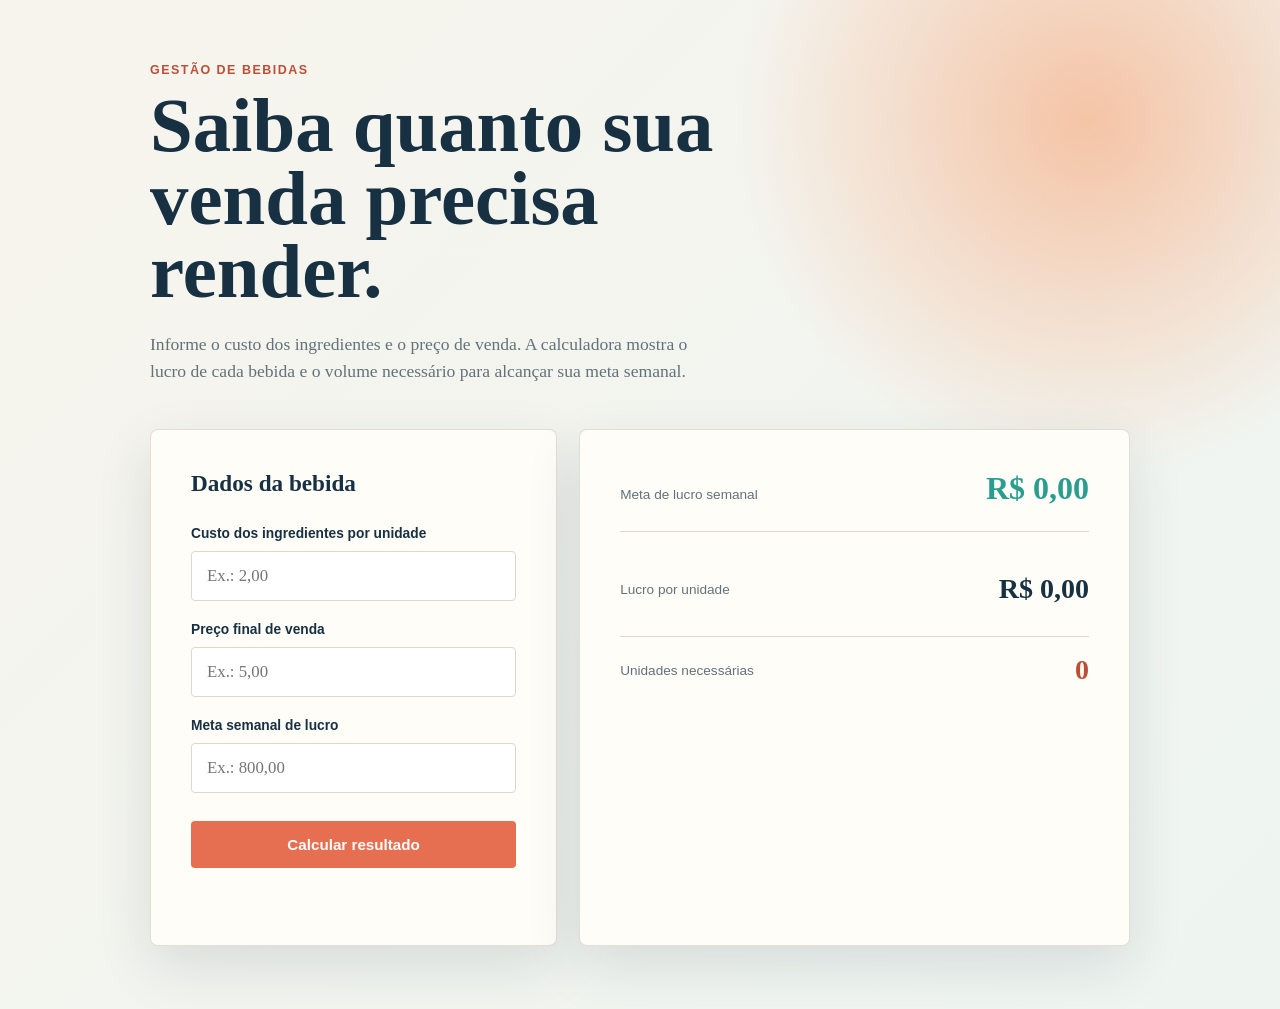
==== teste 2,0/index.html @ 7761a9cb "venda semanal" ====
<!doctype html>
<html lang="pt-BR">
  <head>
    <meta charset="UTF-8" />
    <meta name="viewport" content="width=device-width, initial-scale=1.0" />
    <title>Calculadora de vendas</title>
    <link rel="stylesheet" href="style.css" />
  </head>
  <body>
    <main class="page">
      <div class="shell">
        <p class="eyebrow">Gestão de bebidas</p>
        <h1>Saiba quanto sua venda precisa render.</h1>
        <p class="intro">
          Informe o custo dos ingredientes e o preço de venda. A calculadora
          mostra o lucro de cada bebida e o volume necessário para alcançar sua
          meta semanal.
        </p>

        <div class="layout">
          <form class="panel" id="sales-form">
            <h2>Dados da bebida</h2>
            <div class="field">
              <label for="ingredient-cost"
                >Custo dos ingredientes por unidade</label
              >
              <input
                id="ingredient-cost"
                name="ingredient-cost"
                type="number"
                min="0"
                step="0.01"
                placeholder="Ex.: 2,00"
                required
              />
            </div>
            <div class="field">
              <label for="sale-price">Preço final de venda</label>
              <input
                id="sale-price"
                name="sale-price"
                type="number"
                min="0"
                step="0.01"
                placeholder="Ex.: 5,00"
                required
              />
            </div>
            <div class="field">
              <label for="weekly-goal">Meta semanal de lucro</label>
              <input
                id="weekly-goal"
                name="weekly-goal"
                type="number"
                min="0"
                step="0.01"
                placeholder="Ex.: 800,00"
                required
              />
            </div>
            <button type="submit">Calcular resultado</button>
            <p class="message" id="message" role="alert"></p>
          </form>

          <section class="panel" aria-live="polite">
            <div class="target">
              <span>Meta de lucro semanal</span>
              <strong id="goal-value">R$ 0,00</strong>
            </div>
            <div class="results">
              <div class="result">
                <span>Lucro por unidade</span>
                <strong id="unit-profit">R$ 0,00</strong>
              </div>
              <div class="result">
                <span>Unidades necessárias</span>
                <strong id="units-needed">0</strong>
              </div>
            </div>
          </section>
        </div>
      </div>
    </main>
    <script src="script.js"></script>
  </body>
</html>
---- teste 2,0/style.css ----
:root {
  --ink: #173042;
  --muted: #62727b;
  --paper: #f7f4ed;
  --panel: #fffdf8;
  --line: #ddd8cc;
  --accent: #e76f51;
  --accent-dark: #bd4e35;
  --teal: #2a9d8f;
  --shadow: 0 20px 55px rgba(23, 48, 66, 0.12);
}

* {
  box-sizing: border-box;
}

body {
  margin: 0;
  min-height: 100vh;
  color: var(--ink);
  background: var(--paper);
  font-family: Georgia, "Times New Roman", serif;
}

.page {
  min-height: 100vh;
  padding: 7vh 6vw;
  background:
    radial-gradient(circle at 85% 12%, #f5c4a6 0, transparent 25%),
    linear-gradient(135deg, #f7f4ed 0%, #eef5f1 100%);
}

.shell {
  width: min(980px, 100%);
  margin: 0 auto;
}

.eyebrow {
  margin: 0 0 12px;
  color: var(--accent-dark);
  font:
    700 0.78rem/1.2 Arial,
    sans-serif;
  letter-spacing: 0.12em;
  text-transform: uppercase;
}

h1 {
  max-width: 620px;
  margin: 0;
  font-size: clamp(2.4rem, 6vw, 5.2rem);
  line-height: 0.95;
  letter-spacing: 0;
}

.intro {
  max-width: 560px;
  margin: 22px 0 44px;
  color: var(--muted);
  font-size: 1.1rem;
  line-height: 1.55;
}

.layout {
  display: grid;
  grid-template-columns: minmax(270px, 0.85fr) minmax(320px, 1.15fr);
  gap: 22px;
}

.panel {
  padding: clamp(24px, 4vw, 40px);
  border: 1px solid rgba(221, 216, 204, 0.8);
  border-radius: 8px;
  background: var(--panel);
  box-shadow: var(--shadow);
}

.panel h2 {
  margin: 0 0 28px;
  font-size: 1.45rem;
}

.field {
  margin-bottom: 20px;
}

label {
  display: block;
  margin-bottom: 8px;
  font:
    700 0.86rem/1.3 Arial,
    sans-serif;
}

input {
  width: 100%;
  padding: 14px 15px;
  border: 1px solid var(--line);
  border-radius: 4px;
  color: var(--ink);
  background: #fff;
  font:
    1.05rem Georgia,
    "Times New Roman",
    serif;
}

input:focus {
  outline: 3px solid rgba(42, 157, 143, 0.22);
  border-color: var(--teal);
}

button {
  width: 100%;
  margin-top: 8px;
  padding: 15px 18px;
  border: 0;
  border-radius: 4px;
  color: #fff;
  background: var(--accent);
  cursor: pointer;
  font:
    700 0.95rem Arial,
    sans-serif;
  transition:
    background 160ms ease,
    transform 160ms ease;
}

button:hover {
  background: var(--accent-dark);
  transform: translateY(-2px);
}

.target {
  display: flex;
  align-items: baseline;
  justify-content: space-between;
  gap: 16px;
  padding-bottom: 24px;
  border-bottom: 1px solid var(--line);
}

.target span,
.result span {
  color: var(--muted);
  font:
    0.85rem Arial,
    sans-serif;
}

.target strong {
  color: var(--teal);
  font-size: 2rem;
}

.results {
  display: grid;
  gap: 14px;
  margin-top: 24px;
}

.result {
  display: flex;
  align-items: center;
  justify-content: space-between;
  gap: 20px;
  padding: 17px 0;
}

.result + .result {
  border-top: 1px solid var(--line);
}

.result strong {
  font-size: 1.75rem;
}

.result:last-child strong,
.message {
  color: var(--accent-dark);
}

.message {
  min-height: 1.4em;
  margin: 18px 0 0;
  font:
    0.86rem Arial,
    sans-serif;
}

@media (max-width: 700px) {
  .page {
    padding: 42px 20px;
  }

  .intro {
    margin-bottom: 28px;
  }

  .layout {
    grid-template-columns: 1fr;
  }
}
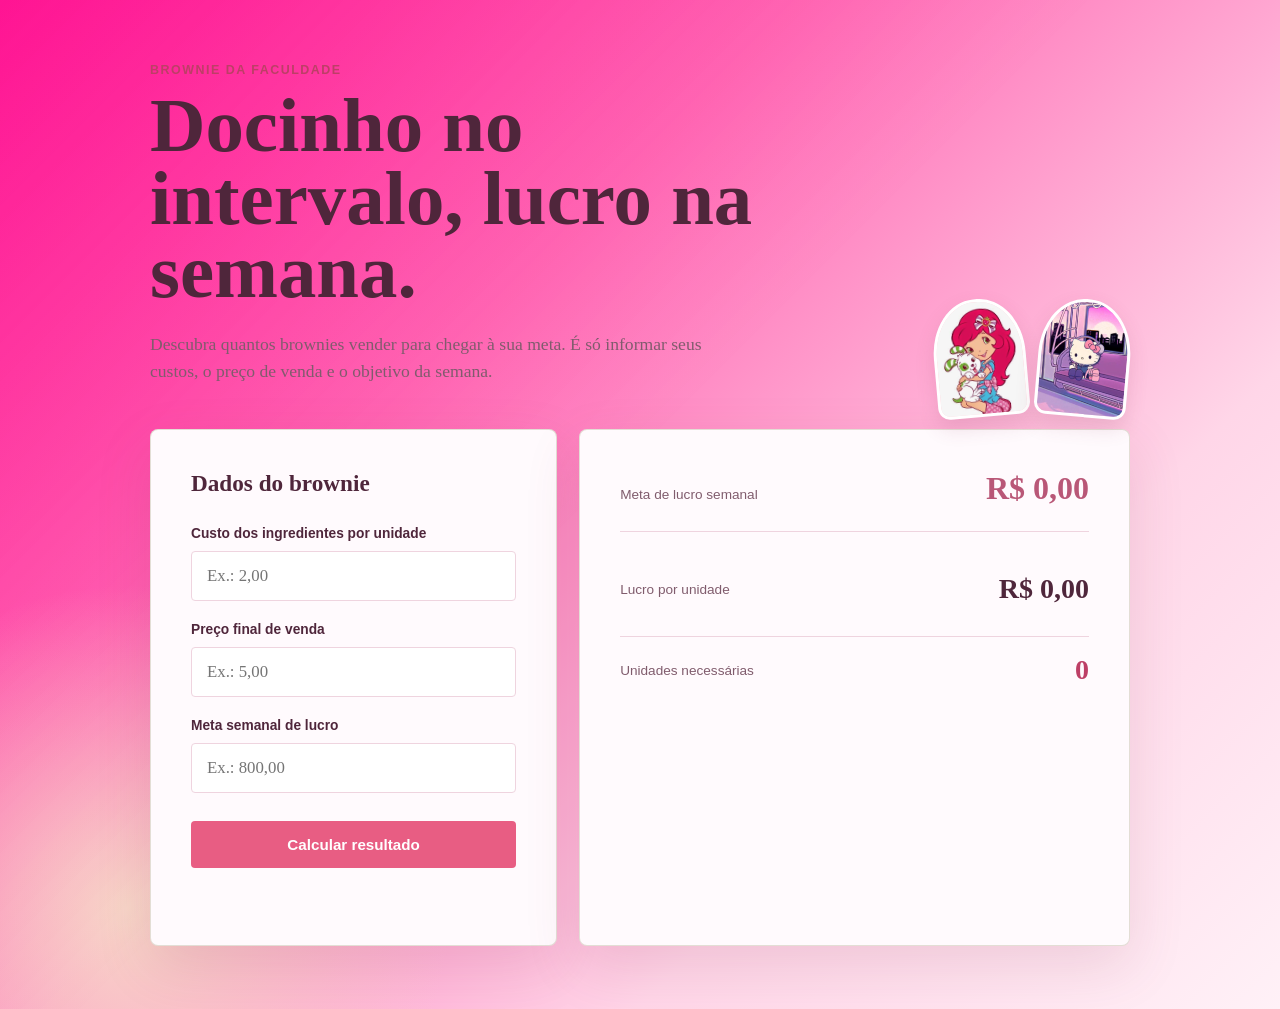
==== commit 8d099afd: "teste 2 -" ====
--- a/teste 2,0/index.html
+++ b/teste 2,0/index.html
@@ -3,23 +3,50 @@
   <head>
     <meta charset="UTF-8" />
     <meta name="viewport" content="width=device-width, initial-scale=1.0" />
-    <title>Calculadora de vendas</title>
+    <title>Brownie da faculdade | Calculadora de vendas</title>
     <link rel="stylesheet" href="style.css" />
   </head>
   <body>
     <main class="page">
+      <div class="falling-strawberries" aria-hidden="true">
+        <span>🍓</span><span>🍓</span><span>🍓</span> <span>🍓</span
+        ><span>🍓</span><span>🍓</span>
+      </div>
       <div class="shell">
-        <p class="eyebrow">Gestão de bebidas</p>
-        <h1>Saiba quanto sua venda precisa render.</h1>
-        <p class="intro">
-          Informe o custo dos ingredientes e o preço de venda. A calculadora
-          mostra o lucro de cada bebida e o volume necessário para alcançar sua
-          meta semanal.
-        </p>
+        <header class="hero">
+          <div>
+            <p class="eyebrow">Brownie da faculdade</p>
+            <h1>Docinho no intervalo, lucro na semana.</h1>
+            <p class="intro">
+              Descubra quantos brownies vender para chegar à sua meta. É só
+              informar seus custos, o preço de venda e o objetivo da semana.
+            </p>
+          </div>
+          <div class="brand-art" aria-label="Decoração da marca">
+            <figure class="character-card strawberry">
+              <img
+                src="imagens/moranguinho.png"
+                alt="Moranguinho"
+                onload="this.nextElementSibling.hidden = true"
+                onerror="this.hidden = true"
+              />
+              <span aria-hidden="true">🍓</span>
+            </figure>
+            <figure class="character-card kitty">
+              <img
+                src="imagens/hello-kitty.png"
+                alt="Hello Kitty"
+                onload="this.nextElementSibling.hidden = true"
+                onerror="this.hidden = true"
+              />
+              <span aria-hidden="true">🎀</span>
+            </figure>
+          </div>
+        </header>
 
         <div class="layout">
           <form class="panel" id="sales-form">
-            <h2>Dados da bebida</h2>
+            <h2>Dados do brownie</h2>
             <div class="field">
               <label for="ingredient-cost"
                 >Custo dos ingredientes por unidade</label
--- a/teste 2,0/style.css
+++ b/teste 2,0/style.css
@@ -1,13 +1,13 @@
 :root {
-  --ink: #173042;
-  --muted: #62727b;
-  --paper: #f7f4ed;
-  --panel: #fffdf8;
-  --line: #ddd8cc;
-  --accent: #e76f51;
-  --accent-dark: #bd4e35;
-  --teal: #2a9d8f;
-  --shadow: 0 20px 55px rgba(23, 48, 66, 0.12);
+  --ink: #4f263b;
+  --muted: #805c6d;
+  --paper: #fff5f8;
+  --panel: #fffafd;
+  --line: #efd4df;
+  --accent: #e85d83;
+  --accent-dark: #bd3f66;
+  --teal: #b95777;
+  --shadow: 0 20px 55px rgba(145, 61, 91, 0.14);
 }
 
 * {
@@ -18,19 +18,142 @@
   margin: 0;
   min-height: 100vh;
   color: var(--ink);
-  background: var(--paper);
+  background: linear-gradient(
+    135deg,
+    #ff1493 0%,
+    #ff69b4 35%,
+    #ffd6e8 72%,
+    #fff1f7 100%
+  );
   font-family: Georgia, "Times New Roman", serif;
 }
 
 .page {
+  position: relative;
   min-height: 100vh;
+  overflow: hidden;
   padding: 7vh 6vw;
   background:
-    radial-gradient(circle at 85% 12%, #f5c4a6 0, transparent 25%),
-    linear-gradient(135deg, #f7f4ed 0%, #eef5f1 100%);
+    linear-gradient(135deg, rgba(255, 20, 147, 0.22), transparent 48%),
+    radial-gradient(circle at 10% 90%, #f7d8c8 0, transparent 22%);
+}
+
+.hero {
+  display: flex;
+  align-items: end;
+  justify-content: space-between;
+  gap: 36px;
+}
+
+.brand-art {
+  display: flex;
+  flex: 0 0 auto;
+  align-items: end;
+  gap: 12px;
+  padding-bottom: 12px;
+}
+
+.character-card {
+  position: relative;
+  display: grid;
+  width: 92px;
+  height: 118px;
+  place-items: center;
+  margin: 0;
+  overflow: hidden;
+  border: 3px solid #fff;
+  border-radius: 48% 48% 12px 12px;
+  box-shadow: 0 9px 20px rgba(145, 61, 91, 0.16);
+}
+
+.character-card img {
+  width: 100%;
+  height: 100%;
+  object-fit: cover;
+}
+
+.character-card span {
+  position: absolute;
+  font-size: 2.8rem;
+}
+
+.strawberry {
+  background: #ffd7df;
+  transform: rotate(-5deg);
+}
+.kitty {
+  background: #f7d9ec;
+  transform: rotate(5deg);
+}
+
+.falling-strawberries {
+  position: fixed;
+  z-index: 0;
+  inset: 0;
+  overflow: hidden;
+  pointer-events: none;
+}
+
+.falling-strawberries span {
+  position: absolute;
+  top: -12vh;
+  color: #d92e59;
+  font-size: clamp(1.3rem, 2.5vw, 2.2rem);
+  filter: drop-shadow(0 5px 4px rgba(137, 35, 73, 0.18));
+  animation: fall linear infinite;
+}
+
+.falling-strawberries span:nth-child(1) {
+  left: 8%;
+  animation-duration: 11s;
+  animation-delay: -4s;
+}
+.falling-strawberries span:nth-child(2) {
+  left: 21%;
+  animation-duration: 14s;
+  animation-delay: -9s;
+}
+.falling-strawberries span:nth-child(3) {
+  left: 37%;
+  animation-duration: 12s;
+  animation-delay: -2s;
+}
+.falling-strawberries span:nth-child(4) {
+  left: 54%;
+  animation-duration: 16s;
+  animation-delay: -12s;
+}
+.falling-strawberries span:nth-child(5) {
+  left: 69%;
+  animation-duration: 13s;
+  animation-delay: -7s;
+}
+.falling-strawberries span:nth-child(6) {
+  left: 84%;
+  animation-duration: 15s;
+  animation-delay: -10s;
+}
+
+@keyframes fall {
+  0% {
+    transform: translate3d(0, -12vh, 0) rotate(0deg);
+    opacity: 0;
+  }
+  10% {
+    opacity: 0.8;
+  }
+  50% {
+    transform: translate3d(32px, 55vh, 0) rotate(150deg);
+  }
+  100% {
+    transform: translate3d(-28px, 115vh, 0) rotate(320deg);
+    opacity: 0.1;
+  }
 }
 
 .shell {
+  position: relative;
+  z-index: 1;
   width: min(980px, 100%);
   margin: 0 auto;
 }
@@ -106,7 +229,7 @@
 }
 
 input:focus {
-  outline: 3px solid rgba(42, 157, 143, 0.22);
+  outline: 3px solid rgba(232, 93, 131, 0.22);
   border-color: var(--teal);
 }
 
@@ -198,6 +321,15 @@
     margin-bottom: 28px;
   }
 
+  .hero {
+    display: block;
+  }
+
+  .brand-art {
+    justify-content: center;
+    padding: 8px 0 24px;
+  }
+
   .layout {
     grid-template-columns: 1fr;
   }
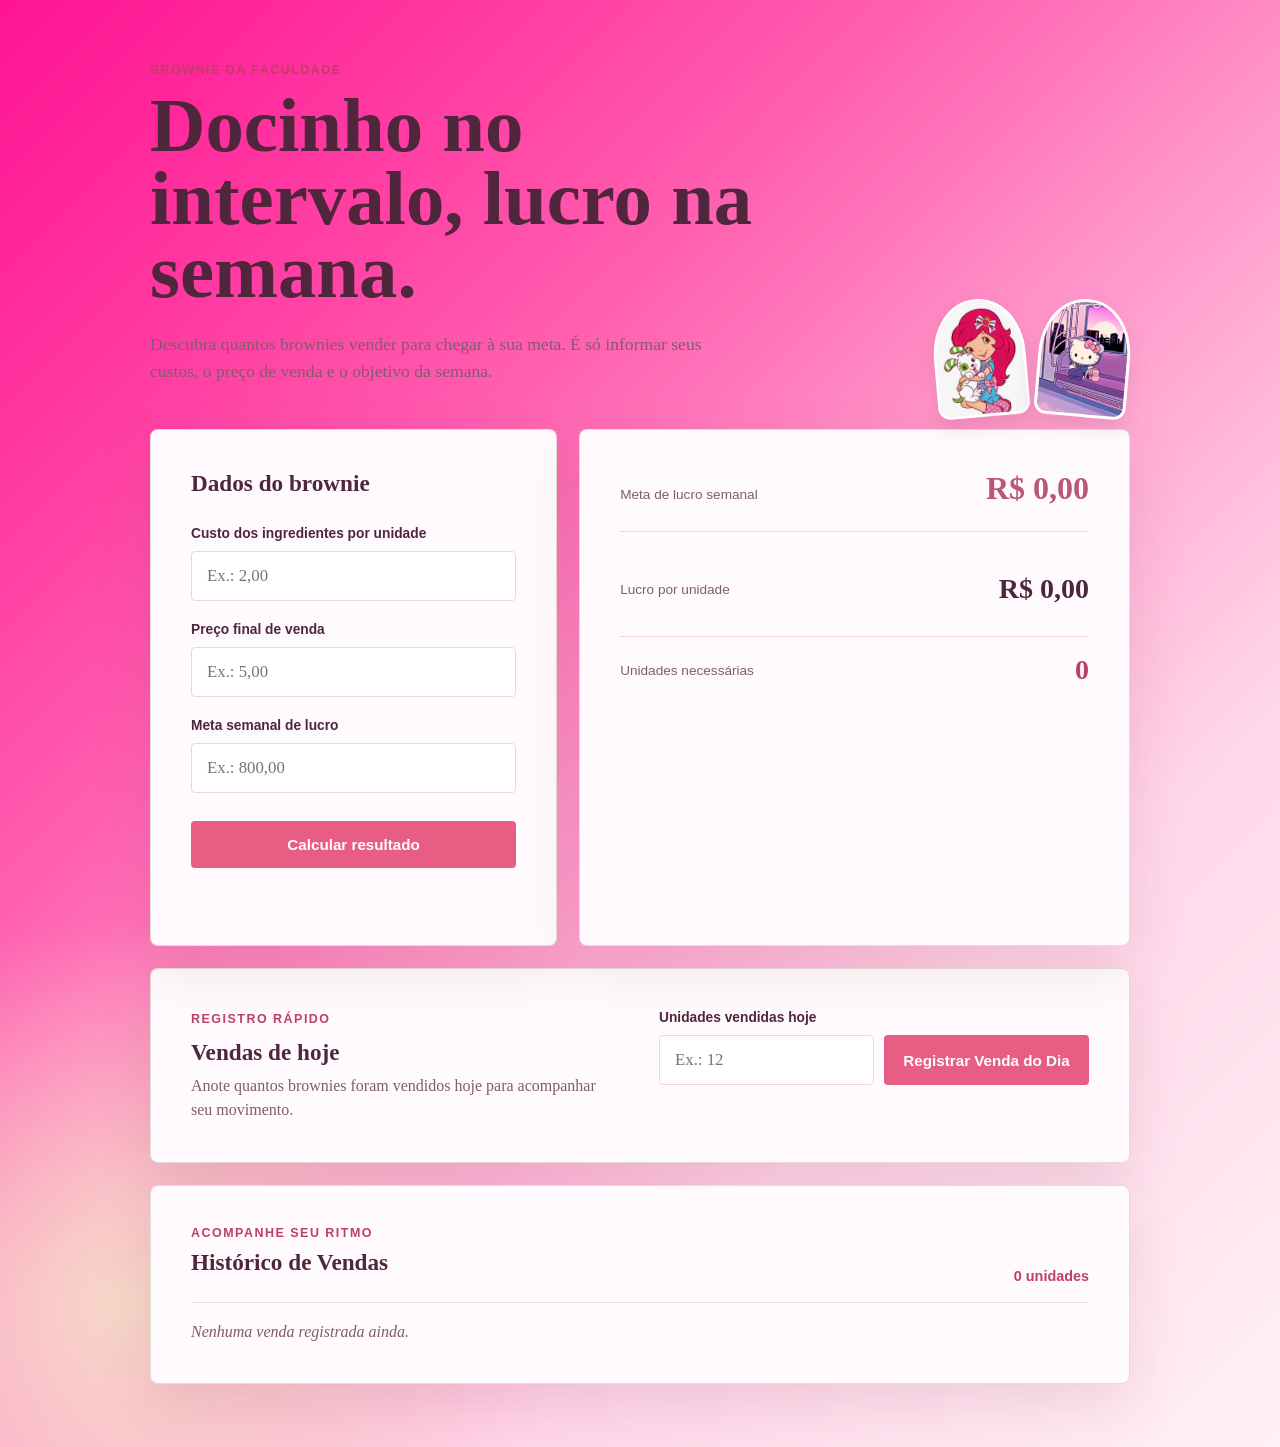
==== commit 8a18acb1: "sim" ====
--- a/teste 2,0/index.html
+++ b/teste 2,0/index.html
@@ -106,6 +106,46 @@
             </div>
           </section>
         </div>
+
+        <form class="panel daily-sales" id="daily-sales-form">
+          <div>
+            <p class="eyebrow">Registro rápido</p>
+            <h2>Vendas de hoje</h2>
+            <p class="section-description">
+              Anote quantos brownies foram vendidos hoje para acompanhar seu
+              movimento.
+            </p>
+          </div>
+          <div class="daily-sales-action">
+            <label for="units-sold-today">Unidades vendidas hoje</label>
+            <div class="inline-field">
+              <input
+                id="units-sold-today"
+                name="units-sold-today"
+                type="number"
+                min="1"
+                step="1"
+                placeholder="Ex.: 12"
+                required
+              />
+              <button type="submit">Registrar Venda do Dia</button>
+            </div>
+            <p class="message" id="daily-message" role="status"></p>
+          </div>
+        </form>
+
+        <section class="panel history" aria-labelledby="history-title">
+          <div class="history-heading">
+            <div>
+              <p class="eyebrow">Acompanhe seu ritmo</p>
+              <h2 id="history-title">Histórico de Vendas</h2>
+            </div>
+            <strong id="total-units">0 unidades</strong>
+          </div>
+          <div class="history-list" id="sales-history">
+            <p class="empty-history">Nenhuma venda registrada ainda.</p>
+          </div>
+        </section>
       </div>
     </main>
     <script src="script.js"></script>
--- a/teste 2,0/style.css
+++ b/teste 2,0/style.css
@@ -203,6 +203,97 @@
   font-size: 1.45rem;
 }
 
+.daily-sales,
+.history {
+  margin-top: 22px;
+}
+
+.daily-sales {
+  display: flex;
+  align-items: end;
+  justify-content: space-between;
+  gap: 28px;
+}
+
+.daily-sales h2,
+.history h2 {
+  margin-bottom: 8px;
+}
+
+.section-description {
+  max-width: 430px;
+  margin: 0;
+  color: var(--muted);
+  line-height: 1.5;
+}
+
+.daily-sales-action {
+  flex: 0 1 430px;
+}
+
+.inline-field {
+  display: flex;
+  align-items: stretch;
+  gap: 10px;
+}
+
+.inline-field input {
+  min-width: 110px;
+}
+
+.inline-field button {
+  width: auto;
+  min-width: 205px;
+  margin-top: 0;
+}
+
+.history-heading {
+  display: flex;
+  align-items: end;
+  justify-content: space-between;
+  gap: 20px;
+  padding-bottom: 18px;
+  border-bottom: 1px solid var(--line);
+}
+
+.history-heading .eyebrow {
+  margin-bottom: 8px;
+}
+
+.history-heading strong {
+  color: var(--accent-dark);
+  font: 700 0.9rem Arial, sans-serif;
+}
+
+.history-list {
+  display: grid;
+}
+
+.history-row {
+  display: flex;
+  align-items: center;
+  justify-content: space-between;
+  gap: 20px;
+  padding: 16px 0;
+  border-bottom: 1px solid var(--line);
+  font-family: Arial, sans-serif;
+}
+
+.history-row time {
+  color: var(--muted);
+  font-size: 0.9rem;
+}
+
+.history-row strong {
+  color: var(--ink);
+}
+
+.empty-history {
+  margin: 20px 0 2px;
+  color: var(--muted);
+  font-style: italic;
+}
+
 .field {
   margin-bottom: 20px;
 }
@@ -333,4 +424,20 @@
   .layout {
     grid-template-columns: 1fr;
   }
-}
+
+  .daily-sales {
+    display: block;
+  }
+
+  .daily-sales-action {
+    margin-top: 24px;
+  }
+
+  .inline-field {
+    display: grid;
+  }
+
+  .inline-field button {
+    width: 100%;
+  }
+}
